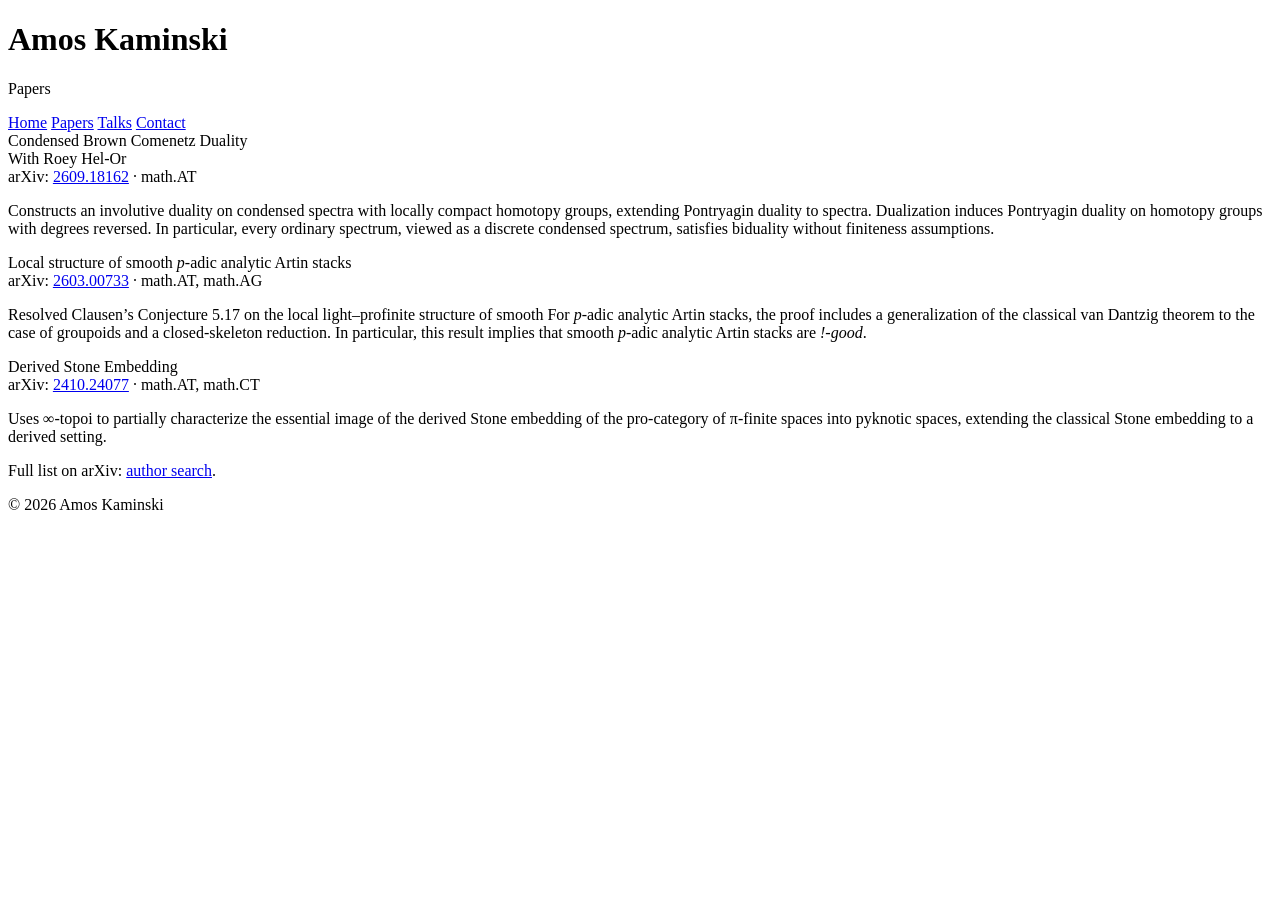
==== papers.html @ fbb1b0e8 "Add files via upload" ====
<!doctype html>
<html lang="en">
<head>
  <meta charset="utf-8" />
  <meta name="viewport" content="width=device-width,initial-scale=1" />
  <title>Papers — Amos Kaminski</title>
  <meta name="description" content="Papers of Amos Kaminski." />
  <link rel="stylesheet" href="styles.css" />
</head>
<body>
  <div class="wrap">
    <header>
      <h1>Amos Kaminski</h1>
      <p class="subtitle">Papers</p>
      <nav>
        <a href="index.html">Home</a>
        <a class="active" href="papers.html">Papers</a>
        <a href="talks.html">Talks</a>
        <a href="contact.html">Contact</a>
      </nav>
    </header>

    <main>
      <div class="paper">
        <div class="paper-title">Condensed Brown Comenetz Duality</div>
        <div class="meta">With Roey Hel-Or</div>
        <div class="meta">arXiv: <a href="https://arxiv.org/abs/2609.18162">2609.18162</a> · math.AT</div>
        <p>
          Constructs an involutive duality on condensed spectra with locally compact homotopy groups,
          extending Pontryagin duality to spectra. Dualization induces Pontryagin duality on homotopy
          groups with degrees reversed. In particular, every ordinary spectrum, viewed as a discrete
          condensed spectrum, satisfies biduality without finiteness assumptions.
        </p>
      </div>

      <div class="paper">
        <div class="paper-title">
          Local structure of smooth <em>p</em>-adic analytic Artin stacks
        </div>
        <div class="meta">arXiv: <a href="https://arxiv.org/abs/2603.00733">2603.00733</a> · math.AT, math.AG</div>
        <p>
          Resolved Clausen’s Conjecture 5.17 on the local light–profinite structure of smooth
          For <em>p</em>-adic analytic Artin stacks, the proof includes a generalization of the classical van Dantzig theorem to the case of groupoids and a closed-skeleton reduction.
          In particular, this result implies that smooth <em>p</em>-adic analytic Artin stacks are <em>!-good</em>.
        </p>
      </div>

      <div class="paper">
        <div class="paper-title">Derived Stone Embedding</div>
        <div class="meta">arXiv: <a href="https://arxiv.org/abs/2410.24077">2410.24077</a> · math.AT, math.CT</div>
        <p>
          Uses ∞-topoi to partially characterize the essential image of the derived Stone embedding of the pro-category
          of π-finite spaces into pyknotic spaces, extending the classical Stone embedding to a derived setting.
        </p>
      </div>

      <p class="meta">
        Full list on arXiv:
        <a href="https://arxiv.org/search/math?searchtype=author&query=Kaminski,+A">author search</a>.
      </p>
    </main>

    <footer>© <span id="y"></span> Amos Kaminski</footer>
  </div>

  <script>
    document.getElementById("y").textContent = new Date().getFullYear();
  </script>
</body>
</html>
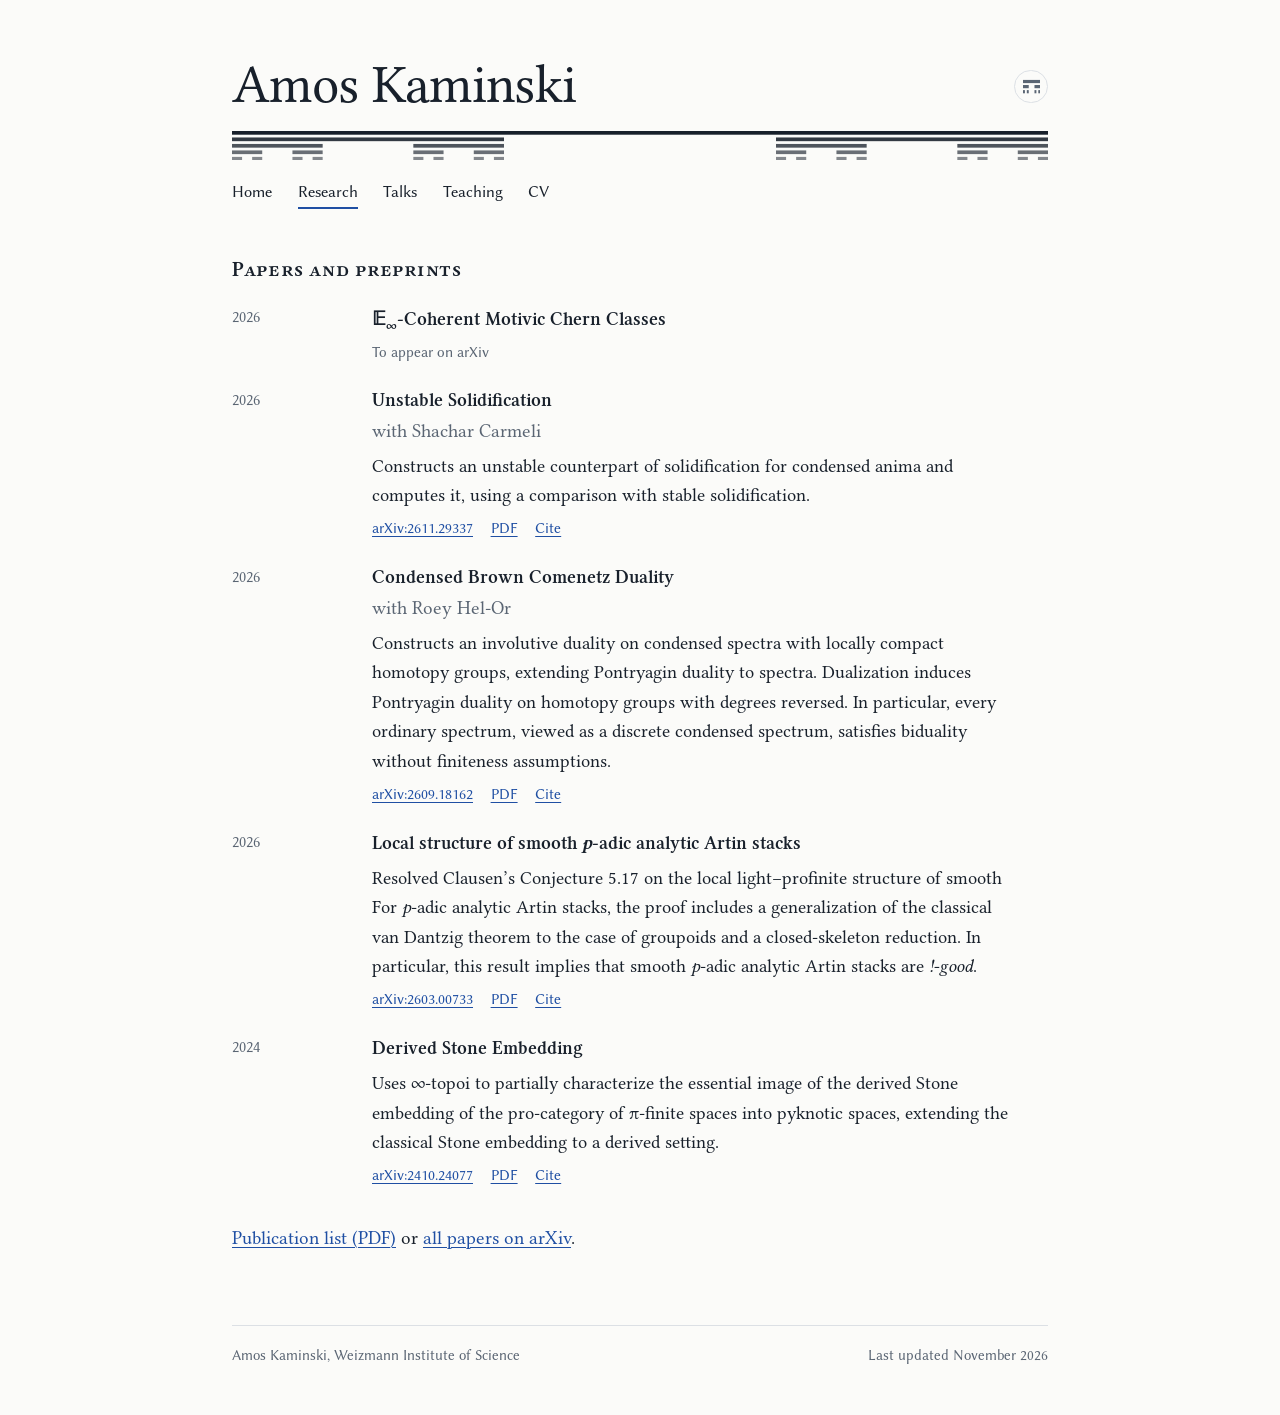
==== commit b25b17d0: "Add files via upload" ====
--- a/papers.html
+++ b/papers.html
@@ -1,70 +1,99 @@
 <!doctype html>
 <html lang="en">
 <head>
-  <meta charset="utf-8" />
-  <meta name="viewport" content="width=device-width,initial-scale=1" />
-  <title>Papers — Amos Kaminski</title>
-  <meta name="description" content="Papers of Amos Kaminski." />
-  <link rel="stylesheet" href="styles.css" />
+  <meta charset="utf-8">
+  <meta name="viewport" content="width=device-width, initial-scale=1">
+  <title>Research | Amos Kaminski</title>
+  <meta name="description" content="Papers and preprints of Amos Kaminski on homotopy theory and condensed mathematics.">
+  <link rel="canonical" href="https://amos-kaminski.com/papers.html">
+  <meta property="og:type" content="website">
+  <meta property="og:title" content="Research | Amos Kaminski">
+  <meta property="og:description" content="Papers and preprints of Amos Kaminski on homotopy theory and condensed mathematics.">
+  <meta property="og:url" content="https://amos-kaminski.com/papers.html">
+  <meta property="og:image" content="https://amos-kaminski.com/avatar.jpg">
+  <script>try{var t=localStorage.getItem("theme");if(t)document.documentElement.setAttribute("data-theme",t)}catch(e){}</script>
+  <link rel="icon" href="favicon.svg" type="image/svg+xml">
+  <link rel="preload" href="fonts/libertine-regular.woff2" as="font" type="font/woff2" crossorigin>
+  <link rel="stylesheet" href="styles.css">
 </head>
 <body>
-  <div class="wrap">
-    <header>
-      <h1>Amos Kaminski</h1>
-      <p class="subtitle">Papers</p>
-      <nav>
+  <a class="skip" href="#main">Skip to content</a>
+  <div class="page">
+    <header class="site-header">
+      <p class="name"><a href="index.html">Amos Kaminski</a></p>
+      <button class="theme-toggle" type="button" aria-label="Switch to dark mode" title="Switch to dark mode">
+        <svg viewBox="0 0 27 21" aria-hidden="true"><rect x="0" y="0" width="27" height="5"/><rect x="0" y="8" width="9" height="5"/><rect x="18" y="8" width="9" height="5"/><rect x="0" y="16" width="3" height="5"/><rect x="6" y="16" width="3" height="5"/><rect x="18" y="16" width="3" height="5"/><rect x="24" y="16" width="3" height="5"/></svg>
+      </button>
+      <svg class="cantor" viewBox="0 0 729 32" preserveAspectRatio="none" role="img" aria-label="The first levels of the Cantor set"><title>The Cantor set, the basic example of a light profinite set</title><g class="lv0"><rect x="0" y="0" width="729" height="4" data-a=""/></g><g class="lv1"><rect x="0" y="7" width="243" height="4" data-a="0"/><rect x="486" y="7" width="243" height="4" data-a="2"/></g><g class="lv2"><rect x="0" y="14" width="81" height="4" data-a="00"/><rect x="162" y="14" width="81" height="4" data-a="02"/><rect x="486" y="14" width="81" height="4" data-a="20"/><rect x="648" y="14" width="81" height="4" data-a="22"/></g><g class="lv3"><rect x="0" y="21" width="27" height="4" data-a="000"/><rect x="54" y="21" width="27" height="4" data-a="002"/><rect x="162" y="21" width="27" height="4" data-a="020"/><rect x="216" y="21" width="27" height="4" data-a="022"/><rect x="486" y="21" width="27" height="4" data-a="200"/><rect x="540" y="21" width="27" height="4" data-a="202"/><rect x="648" y="21" width="27" height="4" data-a="220"/><rect x="702" y="21" width="27" height="4" data-a="222"/></g><g class="lv4"><rect x="0" y="28" width="9" height="4" data-a="0000"/><rect x="18" y="28" width="9" height="4" data-a="0002"/><rect x="54" y="28" width="9" height="4" data-a="0020"/><rect x="72" y="28" width="9" height="4" data-a="0022"/><rect x="162" y="28" width="9" height="4" data-a="0200"/><rect x="180" y="28" width="9" height="4" data-a="0202"/><rect x="216" y="28" width="9" height="4" data-a="0220"/><rect x="234" y="28" width="9" height="4" data-a="0222"/><rect x="486" y="28" width="9" height="4" data-a="2000"/><rect x="504" y="28" width="9" height="4" data-a="2002"/><rect x="540" y="28" width="9" height="4" data-a="2020"/><rect x="558" y="28" width="9" height="4" data-a="2022"/><rect x="648" y="28" width="9" height="4" data-a="2200"/><rect x="666" y="28" width="9" height="4" data-a="2202"/><rect x="702" y="28" width="9" height="4" data-a="2220"/><rect x="720" y="28" width="9" height="4" data-a="2222"/></g></svg>
+      <nav class="nav" aria-label="Main">
         <a href="index.html">Home</a>
-        <a class="active" href="papers.html">Papers</a>
+        <a href="papers.html" aria-current="page">Research</a>
         <a href="talks.html">Talks</a>
-        <a href="contact.html">Contact</a>
+        <a href="teaching.html">Teaching</a>
+        <a href="cv.pdf">CV</a>
       </nav>
     </header>
 
-    <main>
-      <div class="paper">
-        <div class="paper-title">Condensed Brown Comenetz Duality</div>
-        <div class="meta">With Roey Hel-Or</div>
-        <div class="meta">arXiv: <a href="https://arxiv.org/abs/2609.18162">2609.18162</a> · math.AT</div>
-        <p>
-          Constructs an involutive duality on condensed spectra with locally compact homotopy groups,
-          extending Pontryagin duality to spectra. Dualization induces Pontryagin duality on homotopy
-          groups with degrees reversed. In particular, every ordinary spectrum, viewed as a discrete
-          condensed spectrum, satisfies biduality without finiteness assumptions.
-        </p>
-      </div>
-
-      <div class="paper">
-        <div class="paper-title">
-          Local structure of smooth <em>p</em>-adic analytic Artin stacks
-        </div>
-        <div class="meta">arXiv: <a href="https://arxiv.org/abs/2603.00733">2603.00733</a> · math.AT, math.AG</div>
-        <p>
-          Resolved Clausen’s Conjecture 5.17 on the local light–profinite structure of smooth
-          For <em>p</em>-adic analytic Artin stacks, the proof includes a generalization of the classical van Dantzig theorem to the case of groupoids and a closed-skeleton reduction.
-          In particular, this result implies that smooth <em>p</em>-adic analytic Artin stacks are <em>!-good</em>.
-        </p>
-      </div>
-
-      <div class="paper">
-        <div class="paper-title">Derived Stone Embedding</div>
-        <div class="meta">arXiv: <a href="https://arxiv.org/abs/2410.24077">2410.24077</a> · math.AT, math.CT</div>
-        <p>
-          Uses ∞-topoi to partially characterize the essential image of the derived Stone embedding of the pro-category
-          of π-finite spaces into pyknotic spaces, extending the classical Stone embedding to a derived setting.
-        </p>
-      </div>
-
-      <p class="meta">
-        Full list on arXiv:
-        <a href="https://arxiv.org/search/math?searchtype=author&query=Kaminski,+A">author search</a>.
-      </p>
+    <main id="main">
+      <h2>Papers and preprints</h2>
+      <ul class="entries">
+        <li class="entry">
+          <div class="when">2026</div>
+          <div class="body"><div class="title"><span class="bb">𝔼</span><sub>∞</sub>-Coherent Motivic Chern Classes</div><div class="links"><span class="status">To appear on arXiv</span></div></div>
+        </li>
+        <li class="entry">
+          <div class="when">2026</div>
+          <div class="body"><div class="title"><a href="https://arxiv.org/abs/2611.29337">Unstable Solidification</a></div><div class="with">with Shachar Carmeli</div><p class="summary">Constructs an unstable counterpart of solidification for condensed anima and computes it, using a comparison with stable solidification.</p><div class="links"><a href="https://arxiv.org/abs/2611.29337">arXiv:2611.29337</a><a href="https://arxiv.org/pdf/2611.29337">PDF</a><button class="linkish cite-btn" type="button" aria-expanded="false">Cite</button></div><div class="cite" hidden><pre>@misc{CarmeliKaminski2026UnstableSolidification,
+  author        = {Carmeli, Shachar and Kaminski, Amos},
+  title         = {Unstable Solidification},
+  year          = {2026},
+  eprint        = {2611.29337},
+  archivePrefix = {arXiv},
+  primaryClass  = {math.AT},
+}</pre><button class="linkish copy-btn" type="button">Copy BibTeX</button></div></div>
+        </li>
+        <li class="entry">
+          <div class="when">2026</div>
+          <div class="body"><div class="title"><a href="https://arxiv.org/abs/2609.18162">Condensed Brown Comenetz Duality</a></div><div class="with">with Roey Hel-Or</div><p class="summary">Constructs an involutive duality on condensed spectra with locally compact homotopy groups, extending Pontryagin duality to spectra. Dualization induces Pontryagin duality on homotopy groups with degrees reversed. In particular, every ordinary spectrum, viewed as a discrete condensed spectrum, satisfies biduality without finiteness assumptions.</p><div class="links"><a href="https://arxiv.org/abs/2609.18162">arXiv:2609.18162</a><a href="https://arxiv.org/pdf/2609.18162">PDF</a><button class="linkish cite-btn" type="button" aria-expanded="false">Cite</button></div><div class="cite" hidden><pre>@misc{HelOrKaminski2026BrownComenetz,
+  author        = {Hel-Or, Roey and Kaminski, Amos},
+  title         = {Condensed {Brown} {Comenetz} Duality},
+  year          = {2026},
+  eprint        = {2609.18162},
+  archivePrefix = {arXiv},
+  primaryClass  = {math.AT},
+}</pre><button class="linkish copy-btn" type="button">Copy BibTeX</button></div></div>
+        </li>
+        <li class="entry">
+          <div class="when">2026</div>
+          <div class="body"><div class="title"><a href="https://arxiv.org/abs/2603.00733">Local structure of smooth <i>p</i>-adic analytic Artin stacks</a></div><p class="summary">Resolved Clausen’s Conjecture 5.17 on the local light–profinite structure of smooth For <em>p</em>-adic analytic Artin stacks, the proof includes a generalization of the classical van Dantzig theorem to the case of groupoids and a closed-skeleton reduction. In particular, this result implies that smooth <em>p</em>-adic analytic Artin stacks are <em>!-good</em>.</p><div class="links"><a href="https://arxiv.org/abs/2603.00733">arXiv:2603.00733</a><a href="https://arxiv.org/pdf/2603.00733">PDF</a><button class="linkish cite-btn" type="button" aria-expanded="false">Cite</button></div><div class="cite" hidden><pre>@misc{Kaminski2026ArtinStacks,
+  author        = {Kaminski, Amos},
+  title         = {Local structure of smooth $p$-adic analytic {Artin} stacks},
+  year          = {2026},
+  eprint        = {2603.00733},
+  archivePrefix = {arXiv},
+  primaryClass  = {math.AT},
+}</pre><button class="linkish copy-btn" type="button">Copy BibTeX</button></div></div>
+        </li>
+        <li class="entry">
+          <div class="when">2024</div>
+          <div class="body"><div class="title"><a href="https://arxiv.org/abs/2410.24077">Derived Stone Embedding</a></div><p class="summary">Uses ∞-topoi to partially characterize the essential image of the derived Stone embedding of the pro-category of π-finite spaces into pyknotic spaces, extending the classical Stone embedding to a derived setting.</p><div class="links"><a href="https://arxiv.org/abs/2410.24077">arXiv:2410.24077</a><a href="https://arxiv.org/pdf/2410.24077">PDF</a><button class="linkish cite-btn" type="button" aria-expanded="false">Cite</button></div><div class="cite" hidden><pre>@misc{Kaminski2024DerivedStone,
+  author        = {Kaminski, Amos},
+  title         = {Derived {Stone} Embedding},
+  year          = {2024},
+  eprint        = {2410.24077},
+  archivePrefix = {arXiv},
+  primaryClass  = {math.AT},
+}</pre><button class="linkish copy-btn" type="button">Copy BibTeX</button></div></div>
+        </li>
+      </ul>
+      <p style="margin-top:2.2rem"><a href="publications.pdf">Publication list (PDF)</a> or <a href="https://arxiv.org/search/math?searchtype=author&amp;query=Kaminski%2C+A">all papers on arXiv</a>.</p>
     </main>
 
-    <footer>© <span id="y"></span> Amos Kaminski</footer>
+    <footer class="site-footer">
+      <span>Amos Kaminski, Weizmann Institute of Science</span>
+      <span>Last updated November 2026</span>
+    </footer>
   </div>
-
-  <script>
-    document.getElementById("y").textContent = new Date().getFullYear();
-  </script>
+  <script src="site.js"></script>
 </body>
 </html>
--- a/styles.css
+++ b/styles.css
@@ -0,0 +1,283 @@
+/* Amos Kaminski — homepage
+   Type: Linux Libertine (text) and Linux Biolinum (dates, navigation, links),
+   the same family as the CV. Fonts are self-hosted in /fonts. */
+
+@font-face { font-family: "Libertine"; src: url("fonts/libertine-regular.woff2") format("woff2"); font-weight: 400; font-style: normal; font-display: swap; }
+@font-face { font-family: "Libertine"; src: url("fonts/libertine-italic.woff2") format("woff2"); font-weight: 400; font-style: italic; font-display: swap; }
+@font-face { font-family: "Libertine"; src: url("fonts/libertine-semibold.woff2") format("woff2"); font-weight: 600; font-style: normal; font-display: swap; }
+@font-face { font-family: "Libertine"; src: url("fonts/libertine-semibold-italic.woff2") format("woff2"); font-weight: 600; font-style: italic; font-display: swap; }
+@font-face { font-family: "Biolinum"; src: url("fonts/biolinum-regular.woff2") format("woff2"); font-weight: 400; font-style: normal; font-display: swap; }
+
+:root {
+  --paper: #fbfbf9;
+  --ink: #18202b;
+  --slate: #5a6573;
+  --hair: #dce0e5;
+  --link: #1f4fa3;
+  --sage: #3f6b3a;
+  --sage-bg: #e6efe2;
+  --code-bg: #f1f3f5;
+
+  --serif: "Libertine", "Linux Libertine O", "Libertinus Serif", Georgia, serif;
+  --sans: "Biolinum", "Linux Biolinum O", "Libertinus Sans", "Helvetica Neue", Arial, sans-serif;
+  --math: "STIX Two Math", "Cambria Math", "Latin Modern Math", "DejaVu Serif", serif;
+
+  --measure: 40rem;
+  --page: 54rem;
+  --gutter: 7.25rem;
+}
+
+/* Dark theme: follows the system unless the visitor picks one with the switch */
+@media (prefers-color-scheme: dark) {
+  :root:not([data-theme="light"]) {
+    --paper: #12161d;
+    --ink: #e6e8ec;
+    --slate: #9aa3af;
+    --hair: #2a313c;
+    --link: #9db9f2;
+    --sage: #a9cda0;
+    --sage-bg: #1f2a1e;
+    --code-bg: #1a2029;
+  }
+}
+:root[data-theme="dark"] {
+  --paper: #12161d;
+  --ink: #e6e8ec;
+  --slate: #9aa3af;
+  --hair: #2a313c;
+  --link: #9db9f2;
+  --sage: #a9cda0;
+  --sage-bg: #1f2a1e;
+  --code-bg: #1a2029;
+}
+
+*, *::before, *::after { box-sizing: border-box; }
+
+html { -webkit-text-size-adjust: 100%; }
+
+body {
+  margin: 0;
+  background: var(--paper);
+  color: var(--ink);
+  font-family: var(--serif);
+  font-size: 1.1875rem;          /* Libertine sets small; 19px reads like 17px elsewhere */
+  line-height: 1.6;
+  font-kerning: normal;
+  font-variant-ligatures: common-ligatures;
+  text-rendering: optimizeLegibility;
+}
+
+a { color: var(--link); text-decoration-thickness: 1px; text-underline-offset: 0.18em; }
+a:hover { text-decoration-thickness: 2px; }
+:focus-visible { outline: 2px solid var(--link); outline-offset: 3px; border-radius: 2px; }
+
+.skip {
+  position: absolute; left: -999px; top: 0.5rem;
+  background: var(--ink); color: var(--paper); padding: 0.4rem 0.8rem;
+  font-family: var(--sans); font-size: 0.9rem;
+}
+.skip:focus { left: 0.5rem; }
+
+.page { max-width: var(--page); margin: 0 auto; padding: 3.5rem 1.5rem 3rem; }
+
+/* ---------- Header ---------- */
+
+.site-header { margin-bottom: 3rem; position: relative; }
+
+.name {
+  margin: 0;
+  font-weight: 400;
+  font-size: clamp(2.4rem, 1.6rem + 3vw, 3.4rem);
+  line-height: 1.05;
+  letter-spacing: -0.012em;
+}
+.name a { color: inherit; text-decoration: none; }
+
+/* The rule under the name is a Cantor set, levels 0 to 5 */
+.cantor { display: block; width: 100%; height: 1.85rem; margin: 1.1rem 0 1.15rem; color: var(--ink); }
+.cantor rect { fill: currentColor; }
+.cantor .lv0 { opacity: 1; }
+.cantor .lv1 { opacity: 0.88; }
+.cantor .lv2 { opacity: 0.76; }
+.cantor .lv3 { opacity: 0.64; }
+.cantor .lv4 { opacity: 0.52; }
+
+/* One orchestrated moment: on the home page the levels appear in turn */
+@media (prefers-reduced-motion: no-preference) {
+  .home .cantor g { animation: cantor-in 420ms cubic-bezier(.2,.7,.2,1) both; transform-origin: center; transform-box: fill-box; }
+  .home .cantor .lv0 { animation-delay: 80ms; }
+  .home .cantor .lv1 { animation-delay: 230ms; }
+  .home .cantor .lv2 { animation-delay: 380ms; }
+  .home .cantor .lv3 { animation-delay: 530ms; }
+  .home .cantor .lv4 { animation-delay: 680ms; }
+  @keyframes cantor-in { from { opacity: 0; transform: scaleY(0); } }
+}
+
+.nav { display: flex; flex-wrap: wrap; gap: 0.35rem 1.6rem; font-family: var(--sans); font-size: 1.02rem; }
+.nav a { color: var(--ink); text-decoration: none; padding-bottom: 0.15rem; border-bottom: 2px solid transparent; }
+.nav a:hover { border-bottom-color: var(--hair); }
+.nav a[aria-current="page"] { border-bottom-color: var(--link); }
+
+/* ---------- Text ---------- */
+
+main p { margin: 0 0 1rem; max-width: var(--measure); }
+
+h2 {
+  font-weight: 600;
+  font-variant: small-caps;
+  letter-spacing: 0.035em;
+  font-size: 1.32rem;
+  margin: 3.2rem 0 1.25rem;
+  line-height: 1.2;
+}
+h2:first-child { margin-top: 0; }
+
+h3 {
+  font-family: var(--sans);
+  font-weight: 400;
+  font-size: 1rem;
+  color: var(--slate);
+  margin: 2rem 0 0.9rem;
+}
+
+.lede { font-size: 1.08em; }
+
+.bb { font-family: var(--math); font-style: normal; }
+sub { font-size: 0.7em; line-height: 0; }
+
+/* ---------- Home ---------- */
+
+.intro { display: grid; grid-template-columns: 14.5rem minmax(0, 1fr); gap: 2.5rem; align-items: start; }
+.intro p:last-child { margin-bottom: 0; }
+.portrait {
+  width: 100%; height: auto; display: block;
+  aspect-ratio: 1 / 1; object-fit: cover;
+  border-radius: 3px;
+  filter: saturate(0.92);
+}
+.portrait-wrap { margin: 0.35rem 0 0; }
+
+.contact-grid { display: grid; grid-template-columns: var(--gutter) minmax(0, 1fr); gap: 0.45rem 1.5rem; max-width: var(--measure); }
+.contact-grid dt { font-family: var(--sans); color: var(--slate); font-size: 0.98rem; padding-top: 0.12rem; }
+.contact-grid dd { margin: 0; }
+
+/* ---------- Dated entries (news, papers, talks, teaching) ---------- */
+
+.entries { list-style: none; margin: 0; padding: 0; }
+.entry { display: grid; grid-template-columns: var(--gutter) minmax(0, 1fr); gap: 1.5rem; padding: 0 0 1.35rem; }
+.entry:last-child { padding-bottom: 0; }
+.when {
+  font-family: var(--sans);
+  font-variant-numeric: lining-nums tabular-nums;
+  color: var(--slate);
+  font-size: 0.98rem;
+  padding-top: 0.14rem;
+  white-space: nowrap;
+}
+.entry .body { max-width: var(--measure); }
+.entry .body p { margin: 0.35rem 0 0; }
+
+.title { font-weight: 600; }
+.title a { color: var(--ink); text-decoration: none; }
+.title a:hover { color: var(--link); text-decoration: underline; }
+.talk-title { font-style: italic; }
+.venue { color: var(--slate); }
+.with { color: var(--slate); }
+.summary { color: var(--ink); font-size: 0.97em; }
+
+.links { font-family: var(--sans); font-size: 0.95rem; margin-top: 0.35rem; display: flex; flex-wrap: wrap; gap: 0.2rem 1.1rem; }
+.links .status { color: var(--slate); }
+
+.tag {
+  display: inline-block;
+  font-family: var(--sans); font-size: 0.8rem; line-height: 1;
+  color: var(--sage); background: var(--sage-bg);
+  padding: 0.28rem 0.5rem 0.24rem; border-radius: 3px;
+}
+.tag-plain { color: var(--slate); background: transparent; box-shadow: inset 0 0 0 1px var(--hair); }
+.when .tag { display: block; width: max-content; margin-top: 0.4rem; }
+
+/* ---------- Footer ---------- */
+
+.site-footer {
+  margin-top: 4.5rem; padding-top: 1.1rem; border-top: 1px solid var(--hair);
+  font-family: var(--sans); font-size: 0.92rem; color: var(--slate);
+  display: flex; flex-wrap: wrap; justify-content: space-between; gap: 0.5rem 1.5rem;
+}
+.site-footer a { color: var(--slate); }
+
+/* ---------- Light / dark switch ---------- */
+
+.theme-toggle {
+  position: absolute; top: 0.85rem; right: 0;
+  width: 2.1rem; height: 2.1rem; padding: 0.45rem;
+  background: none; border: 1px solid var(--hair); border-radius: 50%;
+  color: var(--slate); cursor: pointer;
+}
+.theme-toggle:hover { color: var(--ink); border-color: var(--slate); }
+.theme-toggle svg { display: block; width: 100%; height: 100%; }
+.theme-toggle rect { fill: currentColor; }
+
+/* ---------- Interactive Cantor rule ---------- */
+
+.cantor.interactive { cursor: pointer; touch-action: manipulation; }
+.cantor rect { transition: opacity 120ms ease, fill 120ms ease; }
+.cantor.dim rect { opacity: 0.18; }
+.cantor.dim rect.lit { opacity: 1; fill: var(--link); }
+.cantor-hint { font-family: var(--sans); font-size: 0.86rem; color: var(--slate); margin: -0.55rem 0 0.95rem; max-width: none; }
+
+/* ---------- Cite ---------- */
+
+.linkish {
+  font: inherit; color: var(--link); background: none; border: 0; padding: 0; cursor: pointer;
+  text-decoration: underline; text-decoration-thickness: 1px; text-underline-offset: 0.18em;
+}
+.linkish:hover { text-decoration-thickness: 2px; }
+.cite { margin-top: 0.7rem; }
+.cite pre {
+  margin: 0 0 0.45rem; padding: 0.75rem 0.9rem; overflow-x: auto;
+  font-family: ui-monospace, "SF Mono", Menlo, Consolas, monospace; font-size: 0.8rem; line-height: 1.5;
+  background: var(--code-bg); border: 1px solid var(--hair); border-radius: 3px; color: var(--ink);
+}
+.cite .copy-btn { font-family: var(--sans); font-size: 0.92rem; }
+
+/* ---------- Talk thumbnails ---------- */
+
+.entry .body:has(> .with-thumb) { max-width: none; }
+.with-thumb { display: grid; grid-template-columns: minmax(0, 1fr) auto; gap: 1.75rem; align-items: start; }
+.thumb { display: block; margin-top: 0.2rem; }
+.thumb img { display: block; height: 6.75rem; width: auto; border: 1px solid var(--hair); border-radius: 2px; background: #fff; }
+.thumb:hover img { border-color: var(--link); }
+
+/* ---------- 404 ---------- */
+
+.cantor-404 { display: block; width: 100%; max-width: 34rem; height: auto; margin: 0.4rem 0 1.6rem; color: var(--ink); }
+.cantor-404 rect { fill: currentColor; }
+.cantor-404 .hole { fill: none; stroke: var(--link); stroke-width: 2; stroke-dasharray: 7 6; }
+.cantor-404 .here { font-family: var(--sans); font-size: 22px; fill: var(--link); }
+
+/* ---------- Small screens ---------- */
+
+@media (max-width: 760px) {
+  .intro { grid-template-columns: 1fr; gap: 1.75rem; }
+  .portrait-wrap { max-width: 13rem; }
+}
+
+@media (max-width: 600px) {
+  body { font-size: 1.125rem; }
+  .page { padding: 2.25rem 1.15rem 2.5rem; }
+  .site-header { margin-bottom: 2.25rem; }
+  .entry, .contact-grid { grid-template-columns: 1fr; gap: 0.1rem; }
+  .when .tag { display: inline-block; margin: 0 0 0 0.55rem; vertical-align: 0.1em; }
+  .with-thumb { grid-template-columns: 1fr; gap: 0.6rem; }
+  .thumb img { height: 5.5rem; }
+  .theme-toggle { top: 0.45rem; width: 1.9rem; height: 1.9rem; }
+  .entry { padding-bottom: 1.25rem; }
+  .contact-grid dd { margin-bottom: 0.6rem; }
+  h2 { margin-top: 2.6rem; }
+}
+
+@media print {
+  .nav, .skip, .cantor, .theme-toggle, .cite-btn, .thumb { display: none; }
+  body { background: #fff; color: #000; }
+}
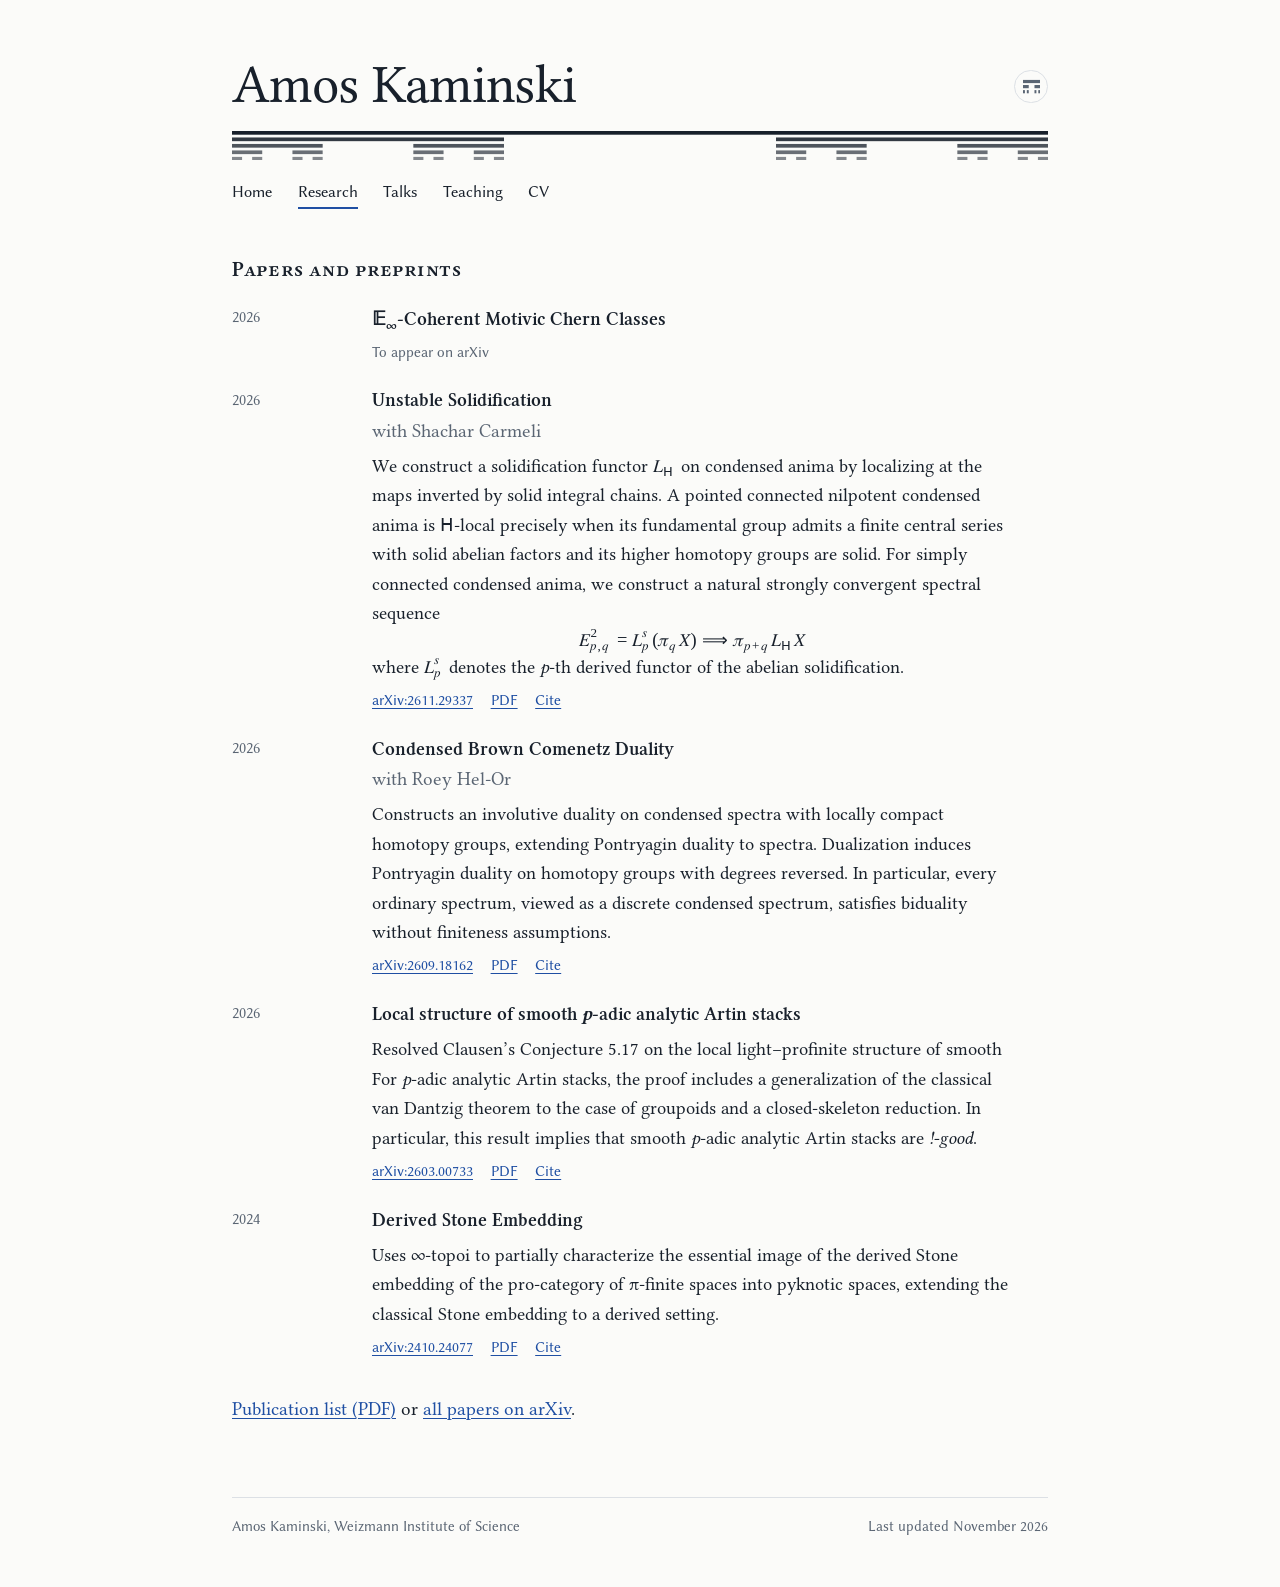
==== commit 8fc40f38: "Enhance 'Unstable Solidification' entry in papers.html Updated the entry for 'Unstable Solidificatio" ====
--- a/papers.html
+++ b/papers.html
@@ -43,7 +43,9 @@
         </li>
         <li class="entry">
           <div class="when">2026</div>
-          <div class="body"><div class="title"><a href="https://arxiv.org/abs/2611.29337">Unstable Solidification</a></div><div class="with">with Shachar Carmeli</div><p class="summary">Constructs an unstable counterpart of solidification for condensed anima and computes it, using a comparison with stable solidification.</p><div class="links"><a href="https://arxiv.org/abs/2611.29337">arXiv:2611.29337</a><a href="https://arxiv.org/pdf/2611.29337">PDF</a><button class="linkish cite-btn" type="button" aria-expanded="false">Cite</button></div><div class="cite" hidden><pre>@misc{CarmeliKaminski2026UnstableSolidification,
+          <div class="body"><div class="title"><a href="https://arxiv.org/abs/2611.29337">Unstable Solidification</a></div><div class="with">with Shachar Carmeli</div><p class="summary">We construct a solidification functor <math><msub><mi>L</mi><mi>𝖧</mi></msub></math> on condensed anima by localizing at the maps inverted by solid integral chains. A pointed connected nilpotent condensed anima is <math><mi>𝖧</mi></math>-local precisely when its fundamental group admits a finite central series with solid abelian factors and its higher homotopy groups are solid. For simply connected condensed anima, we construct a natural strongly convergent spectral sequence
+<math display="block"><msubsup><mi>E</mi><mrow><mi>p</mi><mo lspace="0" rspace="0.1em">,</mo><mi>q</mi></mrow><mn>2</mn></msubsup><mo>=</mo><msubsup><mi>L</mi><mi>p</mi><mi>s</mi></msubsup><mo stretchy="false">(</mo><msub><mi>π</mi><mi>q</mi></msub><mi>X</mi><mo stretchy="false">)</mo><mo>⟹</mo><msub><mi>π</mi><mrow><mi>p</mi><mo lspace="0.1em" rspace="0.1em">+</mo><mi>q</mi></mrow></msub><msub><mi>L</mi><mi>𝖧</mi></msub><mi>X</mi></math>
+where <math><msubsup><mi>L</mi><mi>p</mi><mi>s</mi></msubsup></math> denotes the <i>p</i>-th derived functor of the abelian solidification.</p><div class="links"><a href="https://arxiv.org/abs/2611.29337">arXiv:2611.29337</a><a href="https://arxiv.org/pdf/2611.29337">PDF</a><button class="linkish cite-btn" type="button" aria-expanded="false">Cite</button></div><div class="cite" hidden><pre>@misc{CarmeliKaminski2026UnstableSolidification,
   author        = {Carmeli, Shachar and Kaminski, Amos},
   title         = {Unstable Solidification},
   year          = {2026},
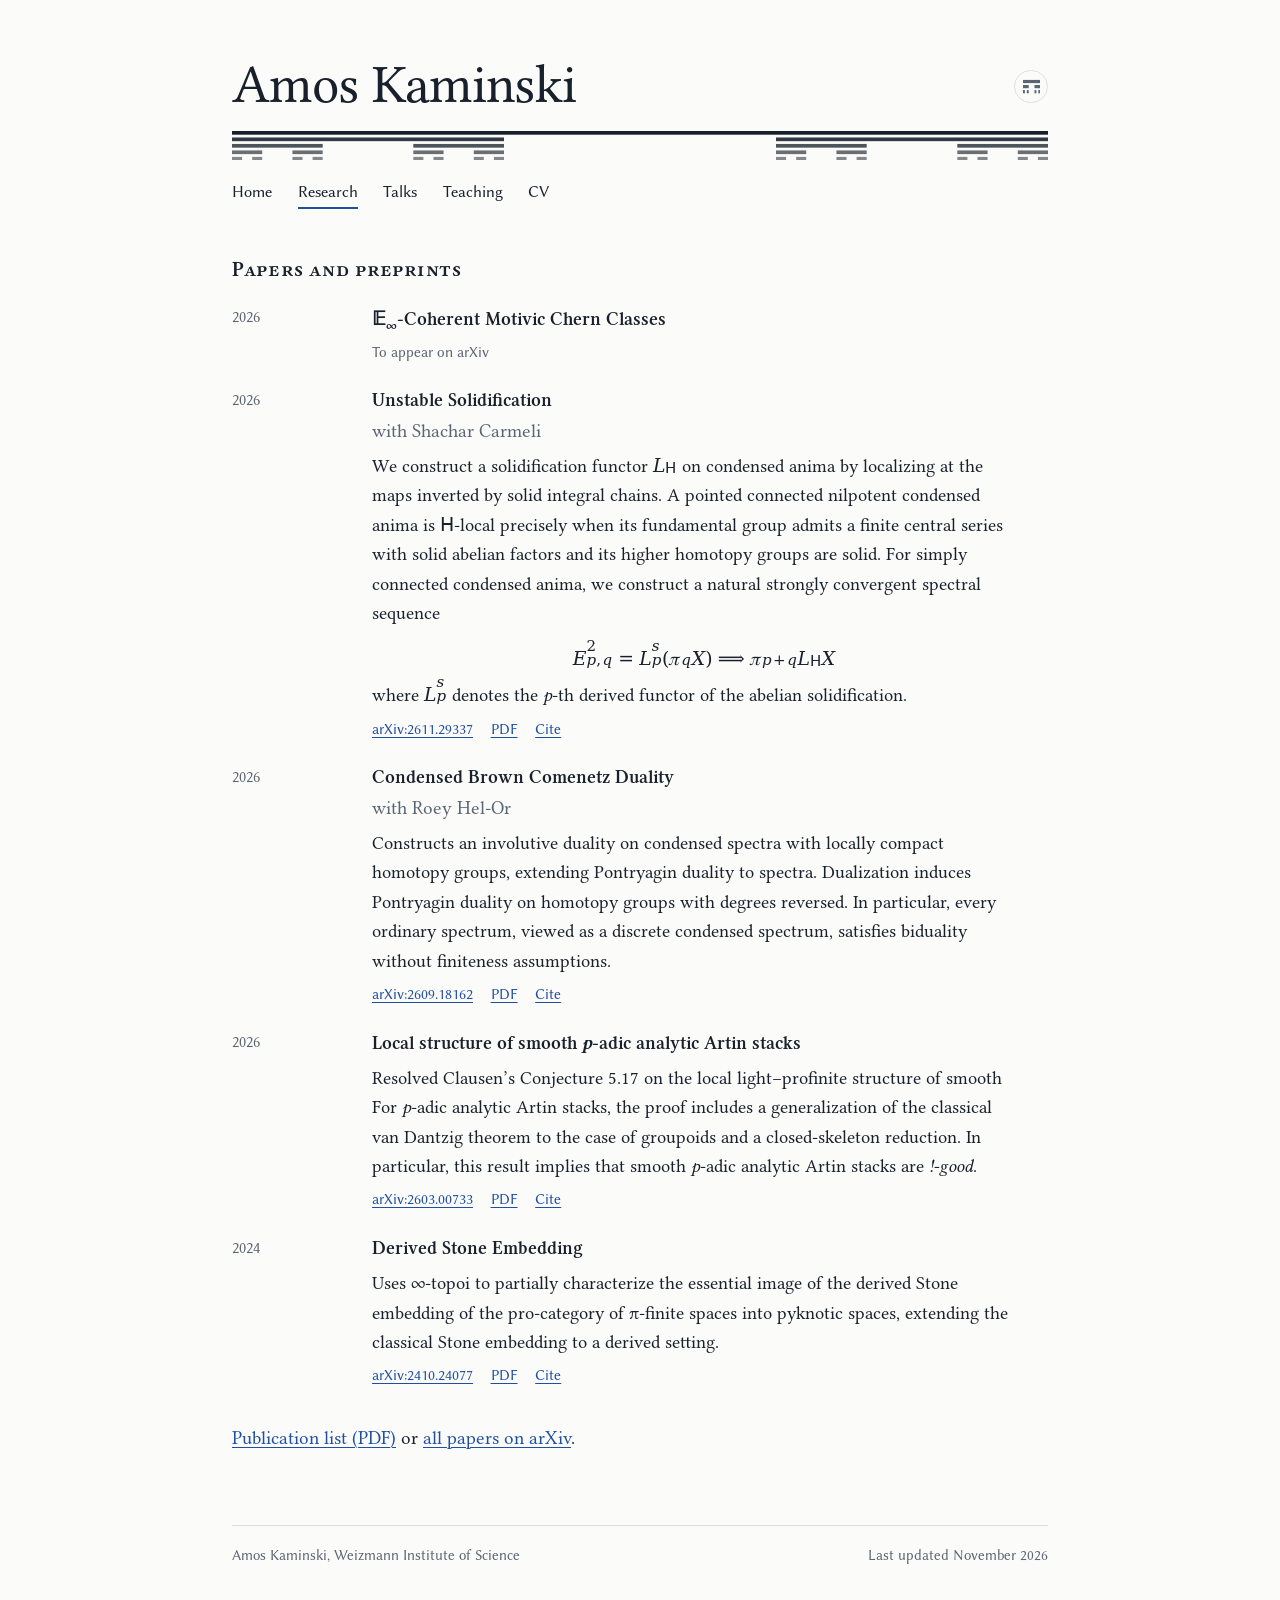
==== commit 868a7aa9: "Add files via upload" ====
--- a/papers.html
+++ b/papers.html
@@ -43,9 +43,7 @@
         </li>
         <li class="entry">
           <div class="when">2026</div>
-          <div class="body"><div class="title"><a href="https://arxiv.org/abs/2611.29337">Unstable Solidification</a></div><div class="with">with Shachar Carmeli</div><p class="summary">We construct a solidification functor <math><msub><mi>L</mi><mi>𝖧</mi></msub></math> on condensed anima by localizing at the maps inverted by solid integral chains. A pointed connected nilpotent condensed anima is <math><mi>𝖧</mi></math>-local precisely when its fundamental group admits a finite central series with solid abelian factors and its higher homotopy groups are solid. For simply connected condensed anima, we construct a natural strongly convergent spectral sequence
-<math display="block"><msubsup><mi>E</mi><mrow><mi>p</mi><mo lspace="0" rspace="0.1em">,</mo><mi>q</mi></mrow><mn>2</mn></msubsup><mo>=</mo><msubsup><mi>L</mi><mi>p</mi><mi>s</mi></msubsup><mo stretchy="false">(</mo><msub><mi>π</mi><mi>q</mi></msub><mi>X</mi><mo stretchy="false">)</mo><mo>⟹</mo><msub><mi>π</mi><mrow><mi>p</mi><mo lspace="0.1em" rspace="0.1em">+</mo><mi>q</mi></mrow></msub><msub><mi>L</mi><mi>𝖧</mi></msub><mi>X</mi></math>
-where <math><msubsup><mi>L</mi><mi>p</mi><mi>s</mi></msubsup></math> denotes the <i>p</i>-th derived functor of the abelian solidification.</p><div class="links"><a href="https://arxiv.org/abs/2611.29337">arXiv:2611.29337</a><a href="https://arxiv.org/pdf/2611.29337">PDF</a><button class="linkish cite-btn" type="button" aria-expanded="false">Cite</button></div><div class="cite" hidden><pre>@misc{CarmeliKaminski2026UnstableSolidification,
+          <div class="body"><div class="title"><a href="https://arxiv.org/abs/2611.29337">Unstable Solidification</a></div><div class="with">with Shachar Carmeli</div><p class="summary">We construct a solidification functor <math><msub><mi>L</mi><mi>𝖧</mi></msub></math> on condensed anima by localizing at the maps inverted by solid integral chains. A pointed connected nilpotent condensed anima is <math><mi>𝖧</mi></math>-local precisely when its fundamental group admits a finite central series with solid abelian factors and its higher homotopy groups are solid. For simply connected condensed anima, we construct a natural strongly convergent spectral sequence <math display="block"><msubsup><mi>E</mi><mrow><mi>p</mi><mo lspace="0" rspace="0.1em">,</mo><mi>q</mi></mrow><mn>2</mn></msubsup><mo>=</mo><msubsup><mi>L</mi><mi>p</mi><mi>s</mi></msubsup><mo stretchy="false">(</mo><msub><mi>π</mi><mi>q</mi></msub><mi>X</mi><mo stretchy="false">)</mo><mo>⟹</mo><msub><mi>π</mi><mrow><mi>p</mi><mo lspace="0.1em" rspace="0.1em">+</mo><mi>q</mi></mrow></msub><msub><mi>L</mi><mi>𝖧</mi></msub><mi>X</mi></math>where <math><msubsup><mi>L</mi><mi>p</mi><mi>s</mi></msubsup></math> denotes the <i>p</i>-th derived functor of the abelian solidification.</p><div class="links"><a href="https://arxiv.org/abs/2611.29337">arXiv:2611.29337</a><a href="https://arxiv.org/pdf/2611.29337">PDF</a><button class="linkish cite-btn" type="button" aria-expanded="false">Cite</button></div><div class="cite" hidden><pre>@misc{CarmeliKaminski2026UnstableSolidification,
   author        = {Carmeli, Shachar and Kaminski, Amos},
   title         = {Unstable Solidification},
   year          = {2026},
--- a/styles.css
+++ b/styles.css
@@ -143,6 +143,8 @@
 .lede { font-size: 1.08em; }
 
 .bb { font-family: var(--math); font-style: normal; }
+math { font-family: var(--math); font-size: 1.02em; }
+math[display="block"] { margin: 0.7rem 0 0.7rem 1.5rem; }
 sub { font-size: 0.7em; line-height: 0; }
 
 /* ---------- Home ---------- */
